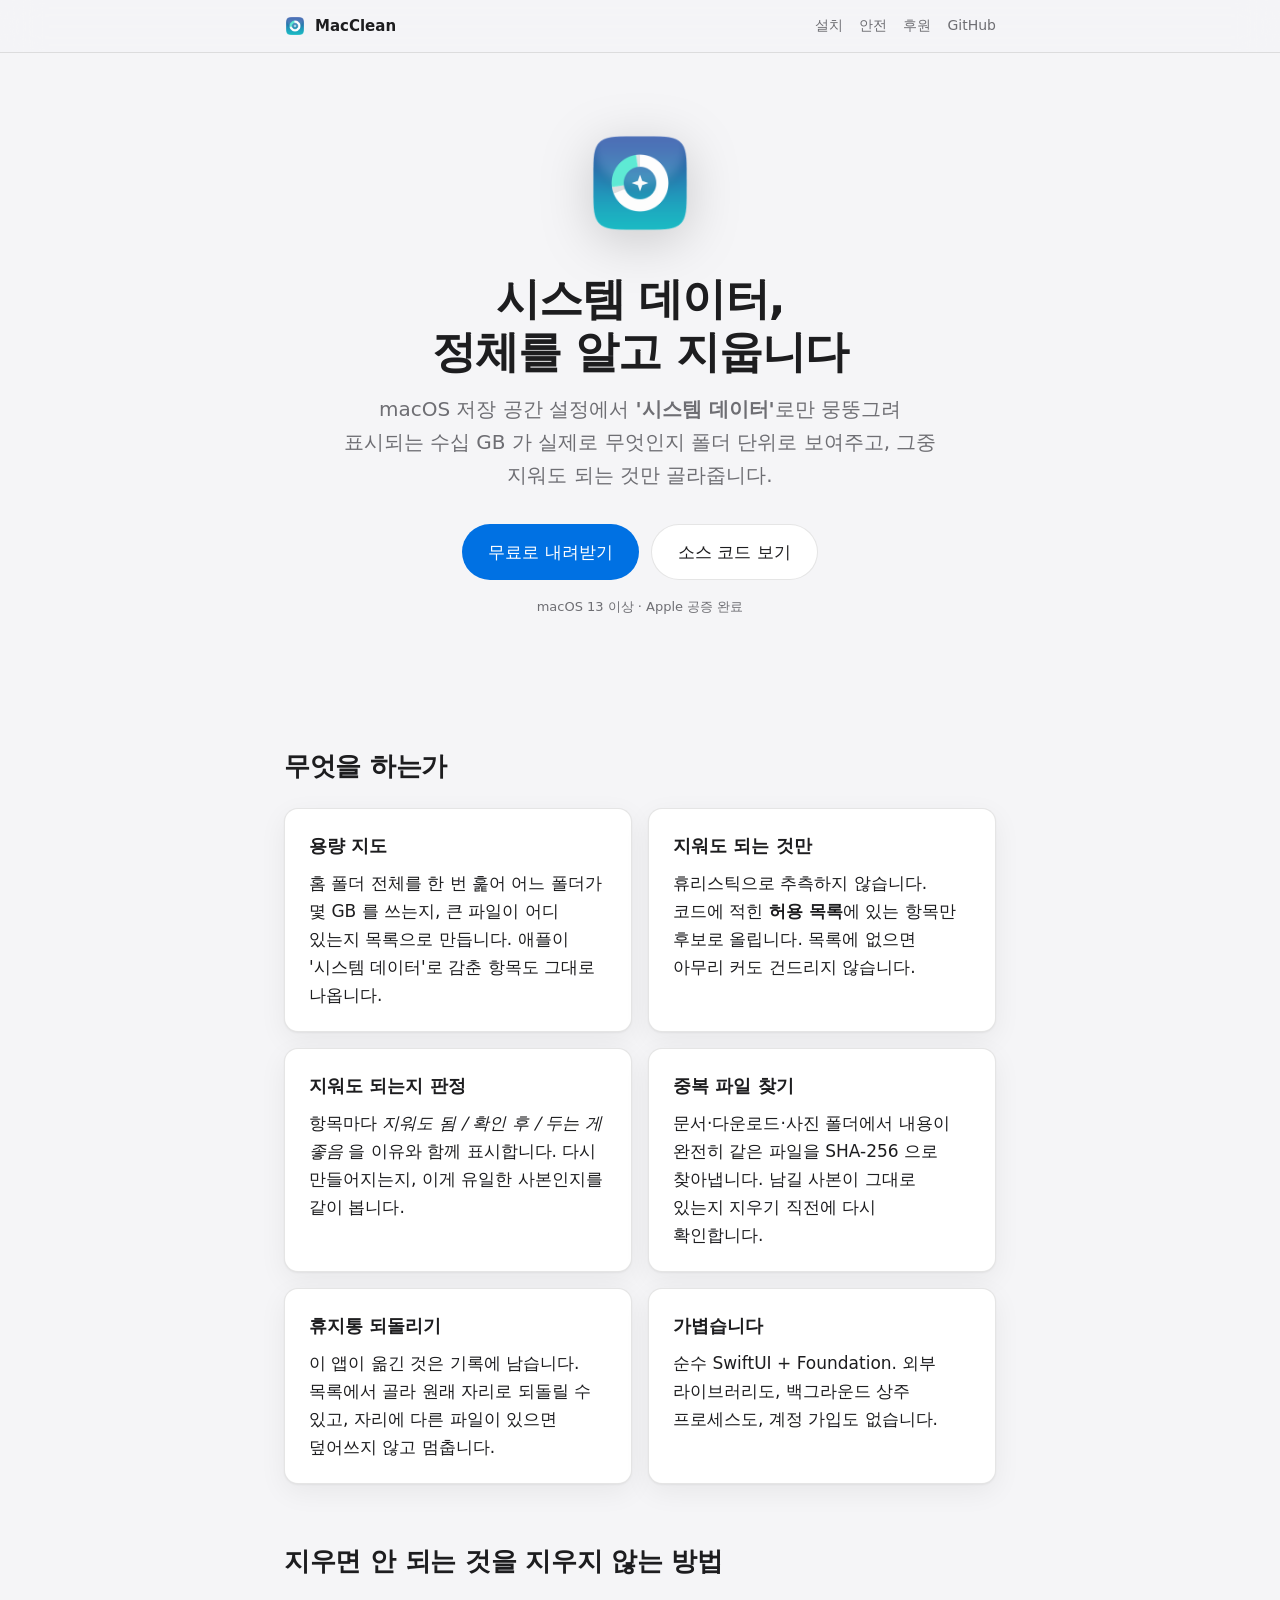
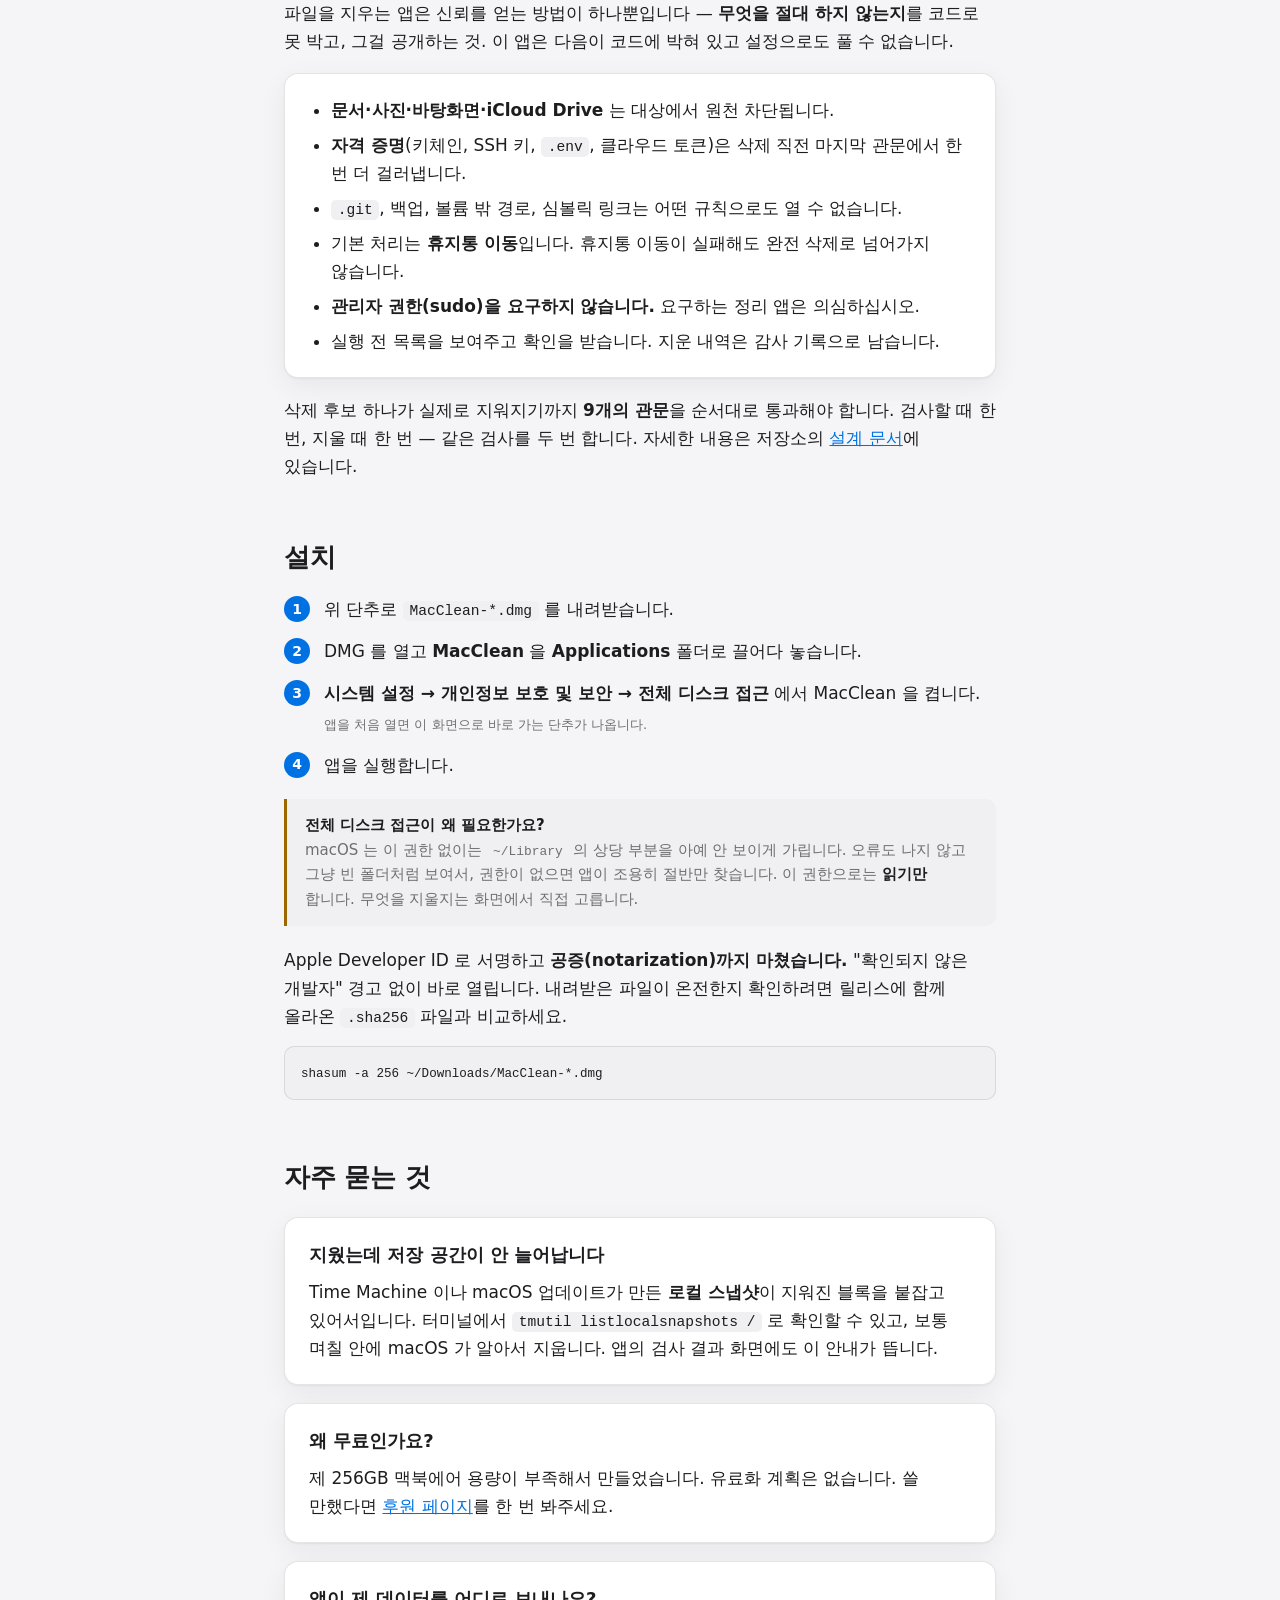
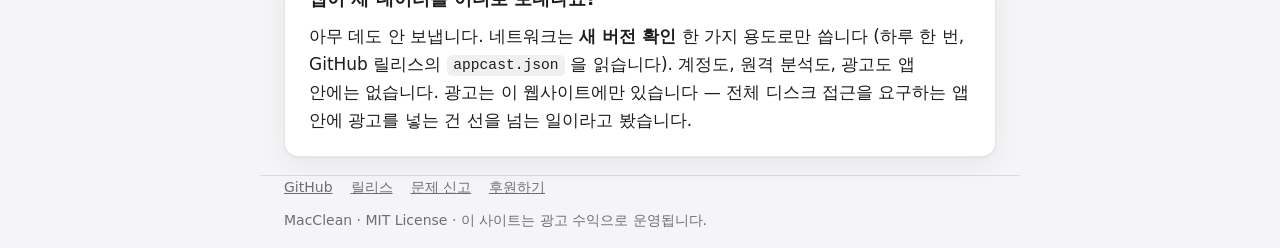
==== docs/index.html @ 069929b9 "웹 배포: 첫 실행 안내, 업데이트 알림, 릴리스 스크립트, 다운로드 페이지 App Store 밖으로 배포하면 세 가지가 없어진다 — 설치 안내, 업데이트 경로, 받으러 올 곳. " ====
<!DOCTYPE html>
<html lang="ko">
<head>
<meta charset="utf-8">
<meta name="viewport" content="width=device-width, initial-scale=1">
<title>MacClean — 맥 저장 공간 정리</title>
<meta name="description" content="macOS 의 '시스템 데이터'가 무엇으로 차 있는지 보여주고, 지워도 되는 것만 골라 정리합니다. 무료·오픈소스·Apple 공증 완료.">
<link rel="icon" href="assets/icon.png">
<link rel="stylesheet" href="assets/site.css">

<meta property="og:type" content="website">
<meta property="og:title" content="MacClean — 맥 저장 공간 정리">
<meta property="og:description" content="'시스템 데이터'가 무엇으로 차 있는지 보여주고, 지워도 되는 것만 골라 정리합니다.">
<meta property="og:image" content="https://agshwanbong-max.github.io/my-mac/assets/icon.png">
<meta property="og:locale" content="ko_KR">
</head>
<body>

<nav class="bar">
  <div class="wrap">
    <a class="brand" href="./"><img src="assets/icon.png" alt="">MacClean</a>
    <a href="#install">설치</a>
    <a href="#safety">안전</a>
    <a href="support.html">후원</a>
    <a href="https://github.com/agshwanbong-max/my-mac">GitHub</a>
  </div>
</nav>

<main class="wrap">

  <section class="hero">
    <img class="icon" src="assets/icon.png" alt="MacClean 아이콘">
    <h1>시스템 데이터,<br>정체를 알고 지웁니다</h1>
    <p class="lead">
      macOS 저장 공간 설정에서 <strong>'시스템 데이터'</strong>로만 뭉뚱그려 표시되는
      수십 GB 가 실제로 무엇인지 폴더 단위로 보여주고, 그중 지워도 되는 것만 골라줍니다.
    </p>

    <div class="btn-row">
      <a class="btn" data-download
         href="https://github.com/agshwanbong-max/my-mac/releases/latest">
        무료로 내려받기
      </a>
      <a class="btn ghost" href="https://github.com/agshwanbong-max/my-mac">소스 코드 보기</a>
    </div>
    <p class="meta" data-release-meta>macOS 13 이상 · Apple 공증 완료</p>
  </section>

  <div class="ad" data-slot="top"></div>

  <h2>무엇을 하는가</h2>

  <div class="grid">
    <div class="card">
      <h3>용량 지도</h3>
      <p>홈 폴더 전체를 한 번 훑어 어느 폴더가 몇 GB 를 쓰는지, 큰 파일이 어디 있는지 목록으로 만듭니다. 애플이 '시스템 데이터'로 감춘 항목도 그대로 나옵니다.</p>
    </div>
    <div class="card">
      <h3>지워도 되는 것만</h3>
      <p>휴리스틱으로 추측하지 않습니다. 코드에 적힌 <strong>허용 목록</strong>에 있는 항목만 후보로 올립니다. 목록에 없으면 아무리 커도 건드리지 않습니다.</p>
    </div>
    <div class="card">
      <h3>지워도 되는지 판정</h3>
      <p>항목마다 <em>지워도 됨 / 확인 후 / 두는 게 좋음</em> 을 이유와 함께 표시합니다. 다시 만들어지는지, 이게 유일한 사본인지를 같이 봅니다.</p>
    </div>
    <div class="card">
      <h3>중복 파일 찾기</h3>
      <p>문서·다운로드·사진 폴더에서 내용이 완전히 같은 파일을 SHA-256 으로 찾아냅니다. 남길 사본이 그대로 있는지 지우기 직전에 다시 확인합니다.</p>
    </div>
    <div class="card">
      <h3>휴지통 되돌리기</h3>
      <p>이 앱이 옮긴 것은 기록에 남습니다. 목록에서 골라 원래 자리로 되돌릴 수 있고, 자리에 다른 파일이 있으면 덮어쓰지 않고 멈춥니다.</p>
    </div>
    <div class="card">
      <h3>가볍습니다</h3>
      <p>순수 SwiftUI + Foundation. 외부 라이브러리도, 백그라운드 상주 프로세스도, 계정 가입도 없습니다.</p>
    </div>
  </div>

  <h2 id="safety">지우면 안 되는 것을 지우지 않는 방법</h2>

  <p>
    파일을 지우는 앱은 신뢰를 얻는 방법이 하나뿐입니다 — <strong>무엇을 절대 하지 않는지</strong>를
    코드로 못 박고, 그걸 공개하는 것. 이 앱은 다음이 코드에 박혀 있고 설정으로도 풀 수 없습니다.
  </p>

  <div class="card">
    <ul>
      <li><strong>문서·사진·바탕화면·iCloud Drive</strong> 는 대상에서 원천 차단됩니다.</li>
      <li><strong>자격 증명</strong>(키체인, SSH 키, <code>.env</code>, 클라우드 토큰)은 삭제 직전 마지막 관문에서 한 번 더 걸러냅니다.</li>
      <li><code>.git</code>, 백업, 볼륨 밖 경로, 심볼릭 링크는 어떤 규칙으로도 열 수 없습니다.</li>
      <li>기본 처리는 <strong>휴지통 이동</strong>입니다. 휴지통 이동이 실패해도 완전 삭제로 넘어가지 않습니다.</li>
      <li><strong>관리자 권한(sudo)을 요구하지 않습니다.</strong> 요구하는 정리 앱은 의심하십시오.</li>
      <li>실행 전 목록을 보여주고 확인을 받습니다. 지운 내역은 감사 기록으로 남습니다.</li>
    </ul>
  </div>

  <p>
    삭제 후보 하나가 실제로 지워지기까지 <strong>9개의 관문</strong>을 순서대로 통과해야 합니다.
    검사할 때 한 번, 지울 때 한 번 — 같은 검사를 두 번 합니다.
    자세한 내용은 저장소의
    <a href="https://github.com/agshwanbong-max/my-mac/blob/main/docs/DESIGN.md">설계 문서</a>에 있습니다.
  </p>

  <h2 id="install">설치</h2>

  <ol class="steps">
    <li>위 단추로 <code>MacClean-*.dmg</code> 를 내려받습니다.</li>
    <li>DMG 를 열고 <strong>MacClean</strong> 을 <strong>Applications</strong> 폴더로 끌어다 놓습니다.</li>
    <li>
      <strong>시스템 설정 → 개인정보 보호 및 보안 → 전체 디스크 접근</strong> 에서
      MacClean 을 켭니다.
      <p class="meta" style="margin-top:6px">
        앱을 처음 열면 이 화면으로 바로 가는 단추가 나옵니다.
      </p>
    </li>
    <li>앱을 실행합니다.</li>
  </ol>

  <div class="note">
    <strong>전체 디스크 접근이 왜 필요한가요?</strong><br>
    macOS 는 이 권한 없이는 <code>~/Library</code> 의 상당 부분을 아예 안 보이게 가립니다.
    오류도 나지 않고 그냥 빈 폴더처럼 보여서, 권한이 없으면 앱이 조용히 절반만 찾습니다.
    이 권한으로는 <strong>읽기만</strong> 합니다. 무엇을 지울지는 화면에서 직접 고릅니다.
  </div>

  <p>
    Apple Developer ID 로 서명하고 <strong>공증(notarization)까지 마쳤습니다.</strong>
    "확인되지 않은 개발자" 경고 없이 바로 열립니다.
    내려받은 파일이 온전한지 확인하려면 릴리스에 함께 올라온
    <code>.sha256</code> 파일과 비교하세요.
  </p>

  <pre><code>shasum -a 256 ~/Downloads/MacClean-*.dmg</code></pre>

  <div class="ad" data-slot="inline"></div>

  <h2>자주 묻는 것</h2>

  <div class="card">
    <h3>지웠는데 저장 공간이 안 늘어납니다</h3>
    <p>
      Time Machine 이나 macOS 업데이트가 만든 <strong>로컬 스냅샷</strong>이 지워진 블록을
      붙잡고 있어서입니다. 터미널에서 <code>tmutil listlocalsnapshots /</code> 로 확인할 수 있고,
      보통 며칠 안에 macOS 가 알아서 지웁니다. 앱의 검사 결과 화면에도 이 안내가 뜹니다.
    </p>
  </div>

  <div class="card">
    <h3>왜 무료인가요?</h3>
    <p>
      제 256GB 맥북에어 용량이 부족해서 만들었습니다. 유료화 계획은 없습니다.
      쓸 만했다면 <a href="support.html">후원 페이지</a>를 한 번 봐주세요.
    </p>
  </div>

  <div class="card">
    <h3>앱이 제 데이터를 어디로 보내나요?</h3>
    <p>
      아무 데도 안 보냅니다. 네트워크는 <strong>새 버전 확인</strong> 한 가지 용도로만 씁니다
      (하루 한 번, GitHub 릴리스의 <code>appcast.json</code> 을 읽습니다).
      계정도, 원격 분석도, 광고도 앱 안에는 없습니다.
      광고는 이 웹사이트에만 있습니다 — 전체 디스크 접근을 요구하는 앱 안에 광고를 넣는 건
      선을 넘는 일이라고 봤습니다.
    </p>
  </div>

</main>

<footer class="wrap">
  <div class="links">
    <a href="https://github.com/agshwanbong-max/my-mac">GitHub</a>
    <a href="https://github.com/agshwanbong-max/my-mac/releases">릴리스</a>
    <a href="https://github.com/agshwanbong-max/my-mac/issues">문제 신고</a>
    <a href="support.html">후원하기</a>
  </div>
  <p>MacClean · MIT License · 이 사이트는 광고 수익으로 운영됩니다.</p>
</footer>

<script type="module" src="assets/release.js"></script>
<script type="module" src="assets/ads.js"></script>
</body>
</html>
---- docs/assets/site.css ----
/* MacClean 배포 페이지 공통 스타일.
   외부 폰트·프레임워크를 쓰지 않는다. 다운로드 페이지가 무거우면
   받으러 온 사람이 기다린다. */

:root {
  color-scheme: light dark;

  --bg: #f5f5f7;
  --surface: #ffffff;
  --surface-2: #f0f0f3;
  --border: rgba(0, 0, 0, 0.1);
  --text: #1d1d1f;
  --text-dim: #6e6e73;
  --tint: #0071e3;
  --tint-text: #ffffff;
  --good: #1a7f37;
  --warn: #9a6700;
  --radius: 14px;
  --shadow: 0 1px 2px rgba(0, 0, 0, 0.05), 0 8px 28px rgba(0, 0, 0, 0.06);
}

@media (prefers-color-scheme: dark) {
  :root {
    --bg: #000000;
    --surface: #1c1c1e;
    --surface-2: #2c2c2e;
    --border: rgba(255, 255, 255, 0.12);
    --text: #f5f5f7;
    --text-dim: #98989d;
    --tint: #0a84ff;
    --good: #3fb950;
    --warn: #d29922;
    --shadow: 0 1px 2px rgba(0, 0, 0, 0.4), 0 8px 28px rgba(0, 0, 0, 0.5);
  }
}

* { box-sizing: border-box; }

html { -webkit-text-size-adjust: 100%; }

body {
  margin: 0;
  background: var(--bg);
  color: var(--text);
  font-family: -apple-system, BlinkMacSystemFont, "SF Pro Text", "Pretendard",
    "Apple SD Gothic Neo", "Noto Sans KR", system-ui, sans-serif;
  font-size: 17px;
  line-height: 1.65;
  word-break: keep-all;
  overflow-wrap: anywhere;
}

.wrap {
  max-width: 760px;
  margin: 0 auto;
  padding: 0 24px;
}

/* ── 상단 막대 ─────────────────────────────────────────── */

.bar {
  position: sticky;
  top: 0;
  z-index: 10;
  background: color-mix(in srgb, var(--bg) 82%, transparent);
  backdrop-filter: saturate(180%) blur(20px);
  -webkit-backdrop-filter: saturate(180%) blur(20px);
  border-bottom: 1px solid var(--border);
}

.bar .wrap {
  display: flex;
  align-items: center;
  gap: 16px;
  height: 52px;
}

.bar a {
  color: var(--text-dim);
  text-decoration: none;
  font-size: 14px;
}

.bar a:hover { color: var(--text); }

.bar .brand {
  color: var(--text);
  font-weight: 600;
  font-size: 15px;
  margin-right: auto;
  display: flex;
  align-items: center;
  gap: 9px;
}

.bar .brand img { width: 22px; height: 22px; border-radius: 5px; }

/* ── 머리말 ────────────────────────────────────────────── */

.hero {
  text-align: center;
  padding: 72px 0 56px;
}

.hero img.icon {
  width: 116px;
  height: 116px;
  margin-bottom: 24px;
  filter: drop-shadow(0 10px 26px rgba(0, 0, 0, 0.18));
}

h1 {
  font-size: 44px;
  line-height: 1.2;
  letter-spacing: -0.02em;
  margin: 0 0 14px;
  font-weight: 700;
}

.hero p.lead {
  font-size: 20px;
  color: var(--text-dim);
  margin: 0 auto 32px;
  max-width: 30em;
}

h2 {
  font-size: 26px;
  letter-spacing: -0.01em;
  margin: 56px 0 16px;
  font-weight: 650;
}

h3 {
  font-size: 18px;
  margin: 28px 0 8px;
  font-weight: 620;
}

p { margin: 0 0 16px; }

a { color: var(--tint); }

/* ── 단추 ──────────────────────────────────────────────── */

.btn {
  display: inline-flex;
  align-items: center;
  justify-content: center;
  gap: 8px;
  padding: 13px 26px;
  border-radius: 980px;
  background: var(--tint);
  color: var(--tint-text);
  font-size: 17px;
  font-weight: 550;
  text-decoration: none;
  border: none;
  cursor: pointer;
  transition: transform 0.12s ease, filter 0.12s ease;
  font-family: inherit;
}

.btn:hover { filter: brightness(1.08); }
.btn:active { transform: scale(0.97); }

.btn.ghost {
  background: var(--surface);
  color: var(--text);
  border: 1px solid var(--border);
}

.btn-row {
  display: flex;
  gap: 12px;
  justify-content: center;
  flex-wrap: wrap;
}

.meta {
  margin-top: 16px;
  font-size: 13px;
  color: var(--text-dim);
}

/* ── 카드 ──────────────────────────────────────────────── */

.card {
  background: var(--surface);
  border: 1px solid var(--border);
  border-radius: var(--radius);
  padding: 22px 24px;
  box-shadow: var(--shadow);
  margin: 18px 0;
}

.card h3 { margin-top: 0; }
.card :last-child { margin-bottom: 0; }

.grid {
  display: grid;
  grid-template-columns: repeat(auto-fit, minmax(230px, 1fr));
  gap: 16px;
  margin: 20px 0;
}

.grid .card { margin: 0; }

.note {
  border-left: 3px solid var(--warn);
  background: var(--surface-2);
  border-radius: 0 10px 10px 0;
  padding: 14px 18px;
  font-size: 15px;
  color: var(--text-dim);
  margin: 20px 0;
}

.note strong { color: var(--text); }

ol, ul { padding-left: 1.3em; margin: 0 0 16px; }
li { margin-bottom: 7px; }

code, pre {
  font-family: ui-monospace, SFMono-Regular, "SF Mono", Menlo, monospace;
  font-size: 0.86em;
}

code {
  background: var(--surface-2);
  padding: 0.15em 0.45em;
  border-radius: 5px;
}

pre {
  background: var(--surface-2);
  border: 1px solid var(--border);
  border-radius: 10px;
  padding: 14px 16px;
  overflow-x: auto;
}

pre code { background: none; padding: 0; }

.steps { counter-reset: step; list-style: none; padding: 0; }

.steps li {
  counter-increment: step;
  position: relative;
  padding-left: 40px;
  margin-bottom: 14px;
}

.steps li::before {
  content: counter(step);
  position: absolute;
  left: 0;
  top: 1px;
  width: 26px;
  height: 26px;
  border-radius: 50%;
  background: var(--tint);
  color: var(--tint-text);
  font-size: 14px;
  font-weight: 600;
  display: grid;
  place-items: center;
}

/* ── 광고 ──────────────────────────────────────────────── */

/* 광고를 켜기 전에는 자리 자체가 없어야 한다.
   빈 회색 상자가 남아 있으면 페이지가 고장 난 것처럼 보인다. */
.ad { display: none; margin: 32px 0; }
.ad.on { display: block; }

.ad-label {
  font-size: 11px;
  letter-spacing: 0.06em;
  color: var(--text-dim);
  text-transform: uppercase;
  margin-bottom: 6px;
}

/* ── 꼬리말 ────────────────────────────────────────────── */

footer {
  margin-top: 72px;
  padding: 28px 0 48px;
  border-top: 1px solid var(--border);
  font-size: 14px;
  color: var(--text-dim);
}

footer a { color: var(--text-dim); }

footer .links {
  display: flex;
  gap: 18px;
  flex-wrap: wrap;
  margin-bottom: 10px;
}

@media (max-width: 540px) {
  body { font-size: 16px; }
  h1 { font-size: 34px; }
  .hero { padding: 48px 0 40px; }
  .hero p.lead { font-size: 18px; }
}
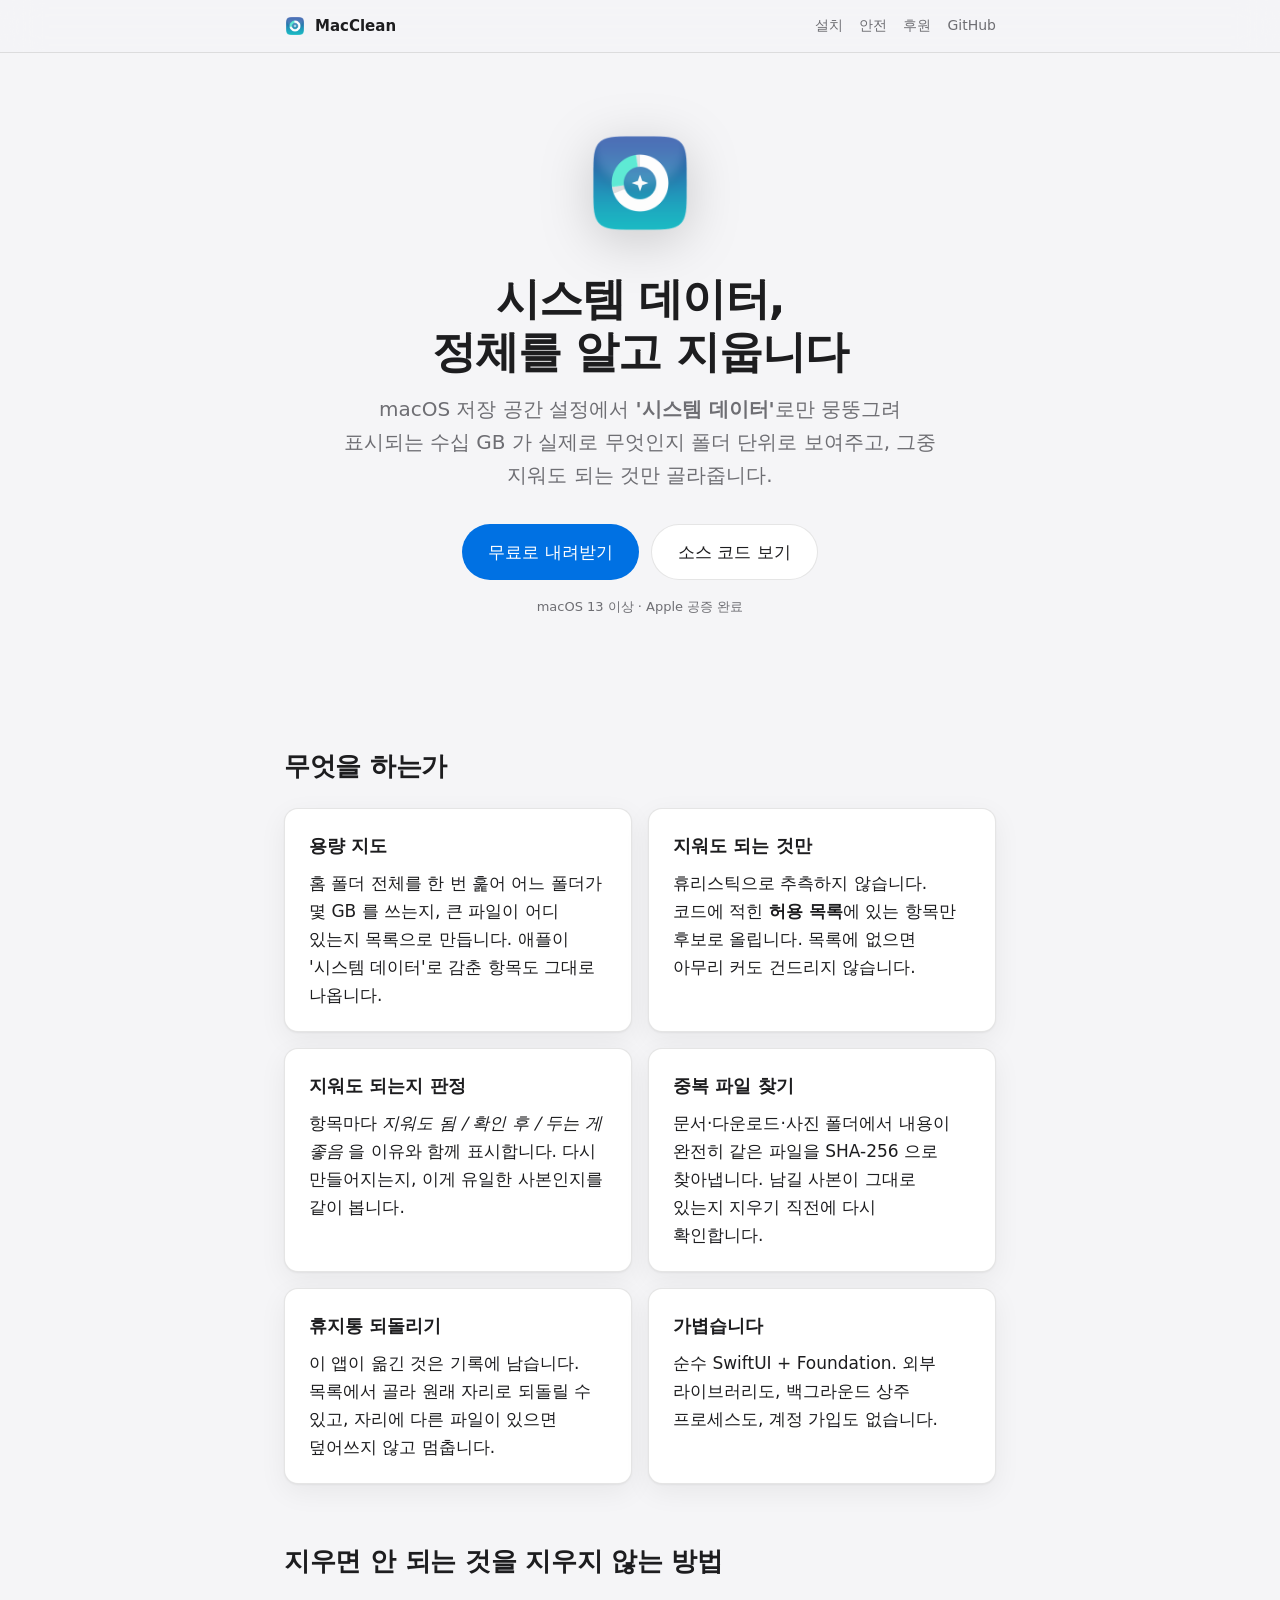
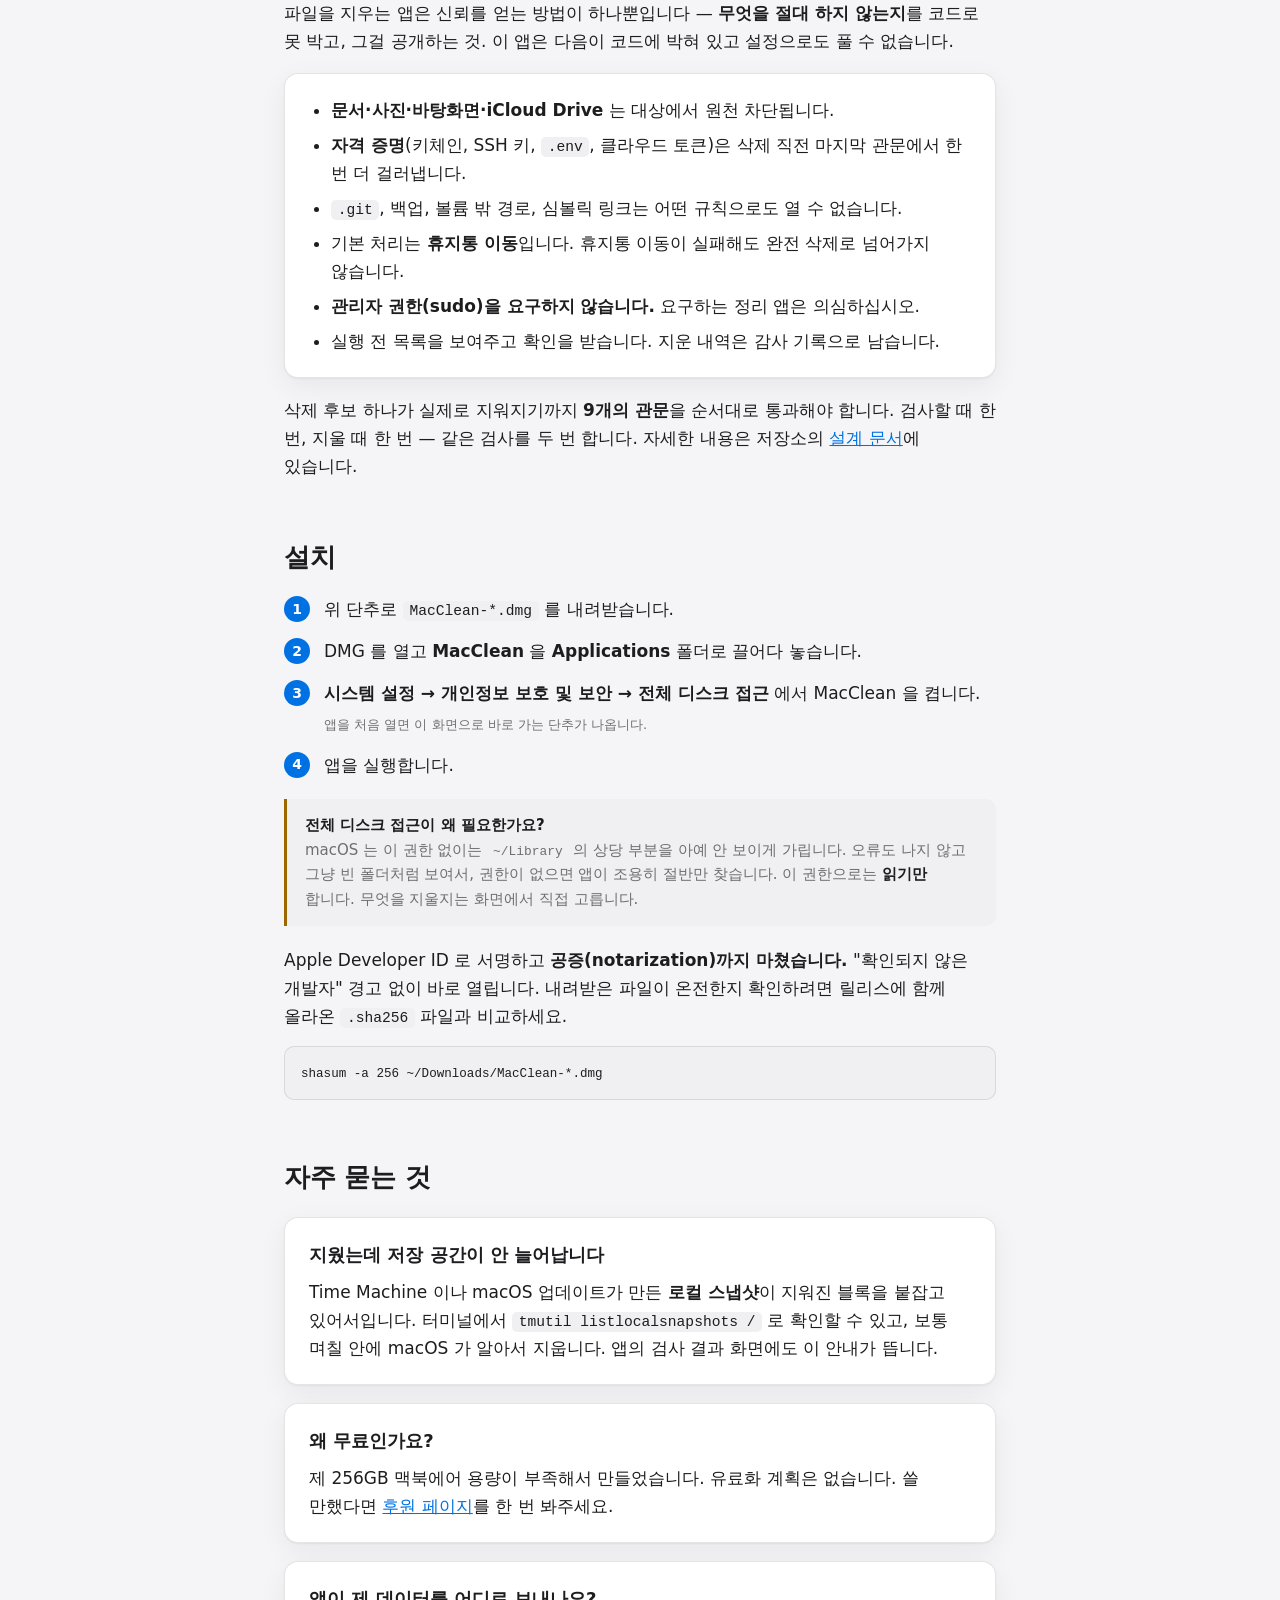
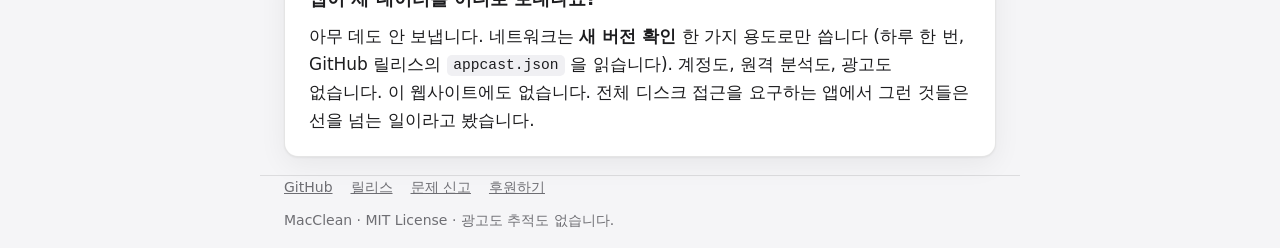
==== commit 8532bda5: "광고 제거 — 후원은 GitHub Sponsors 하나로 애드센스는 접었다. `github.io` 하위 경로로는 `ads.txt` 를 루트에 못 올려 승인 자체가 어렵고, 승인을 " ====
--- a/docs/index.html
+++ b/docs/index.html
@@ -45,8 +45,6 @@
     </div>
     <p class="meta" data-release-meta>macOS 13 이상 · Apple 공증 완료</p>
   </section>
-
-  <div class="ad" data-slot="top"></div>
 
   <h2>무엇을 하는가</h2>
 
@@ -133,8 +131,6 @@
 
   <pre><code>shasum -a 256 ~/Downloads/MacClean-*.dmg</code></pre>
 
-  <div class="ad" data-slot="inline"></div>
-
   <h2>자주 묻는 것</h2>
 
   <div class="card">
@@ -159,9 +155,8 @@
     <p>
       아무 데도 안 보냅니다. 네트워크는 <strong>새 버전 확인</strong> 한 가지 용도로만 씁니다
       (하루 한 번, GitHub 릴리스의 <code>appcast.json</code> 을 읽습니다).
-      계정도, 원격 분석도, 광고도 앱 안에는 없습니다.
-      광고는 이 웹사이트에만 있습니다 — 전체 디스크 접근을 요구하는 앱 안에 광고를 넣는 건
-      선을 넘는 일이라고 봤습니다.
+      계정도, 원격 분석도, 광고도 없습니다. 이 웹사이트에도 없습니다.
+      전체 디스크 접근을 요구하는 앱에서 그런 것들은 선을 넘는 일이라고 봤습니다.
     </p>
   </div>
 
@@ -174,10 +169,9 @@
     <a href="https://github.com/agshwanbong-max/my-mac/issues">문제 신고</a>
     <a href="support.html">후원하기</a>
   </div>
-  <p>MacClean · MIT License · 이 사이트는 광고 수익으로 운영됩니다.</p>
+  <p>MacClean · MIT License · 광고도 추적도 없습니다.</p>
 </footer>
 
 <script type="module" src="assets/release.js"></script>
-<script type="module" src="assets/ads.js"></script>
 </body>
 </html>
--- a/docs/assets/site.css
+++ b/docs/assets/site.css
@@ -267,21 +267,6 @@
   place-items: center;
 }
 
-/* ── 광고 ──────────────────────────────────────────────── */
-
-/* 광고를 켜기 전에는 자리 자체가 없어야 한다.
-   빈 회색 상자가 남아 있으면 페이지가 고장 난 것처럼 보인다. */
-.ad { display: none; margin: 32px 0; }
-.ad.on { display: block; }
-
-.ad-label {
-  font-size: 11px;
-  letter-spacing: 0.06em;
-  color: var(--text-dim);
-  text-transform: uppercase;
-  margin-bottom: 6px;
-}
-
 /* ── 꼬리말 ────────────────────────────────────────────── */
 
 footer {
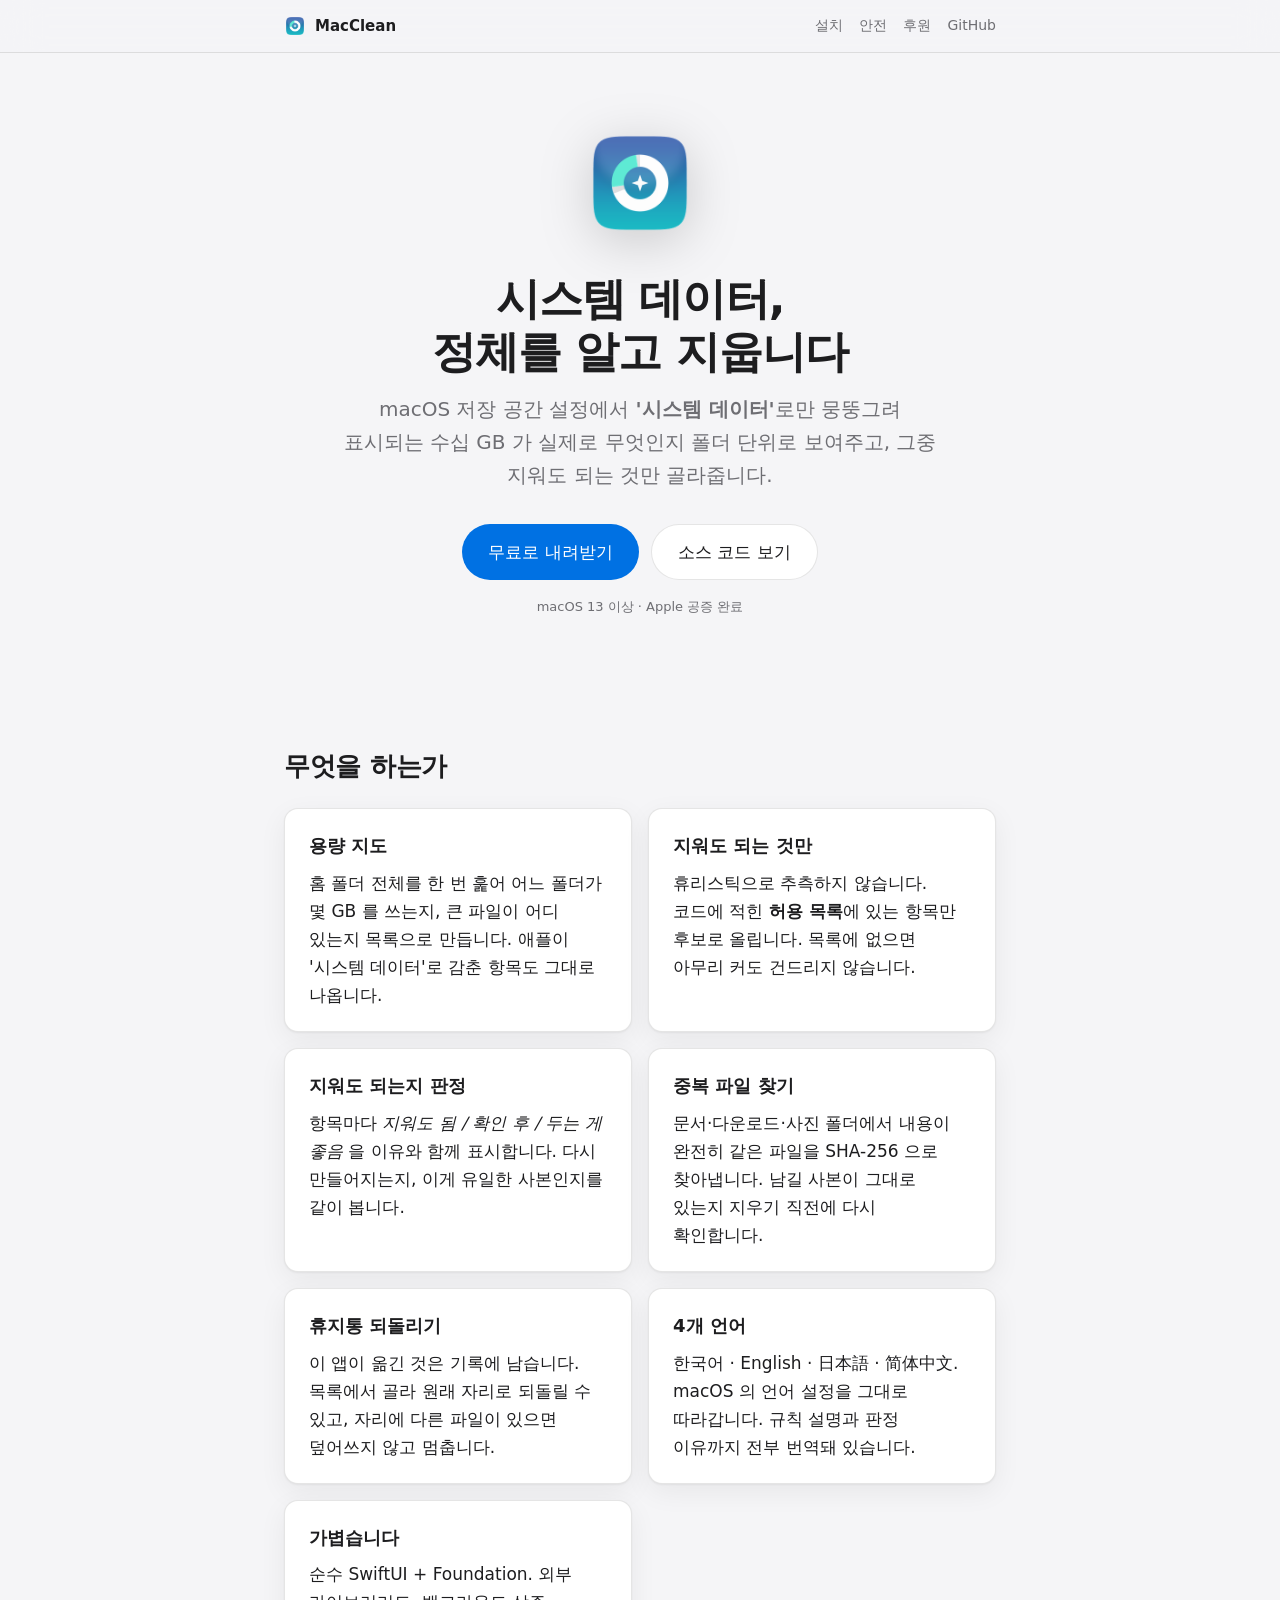
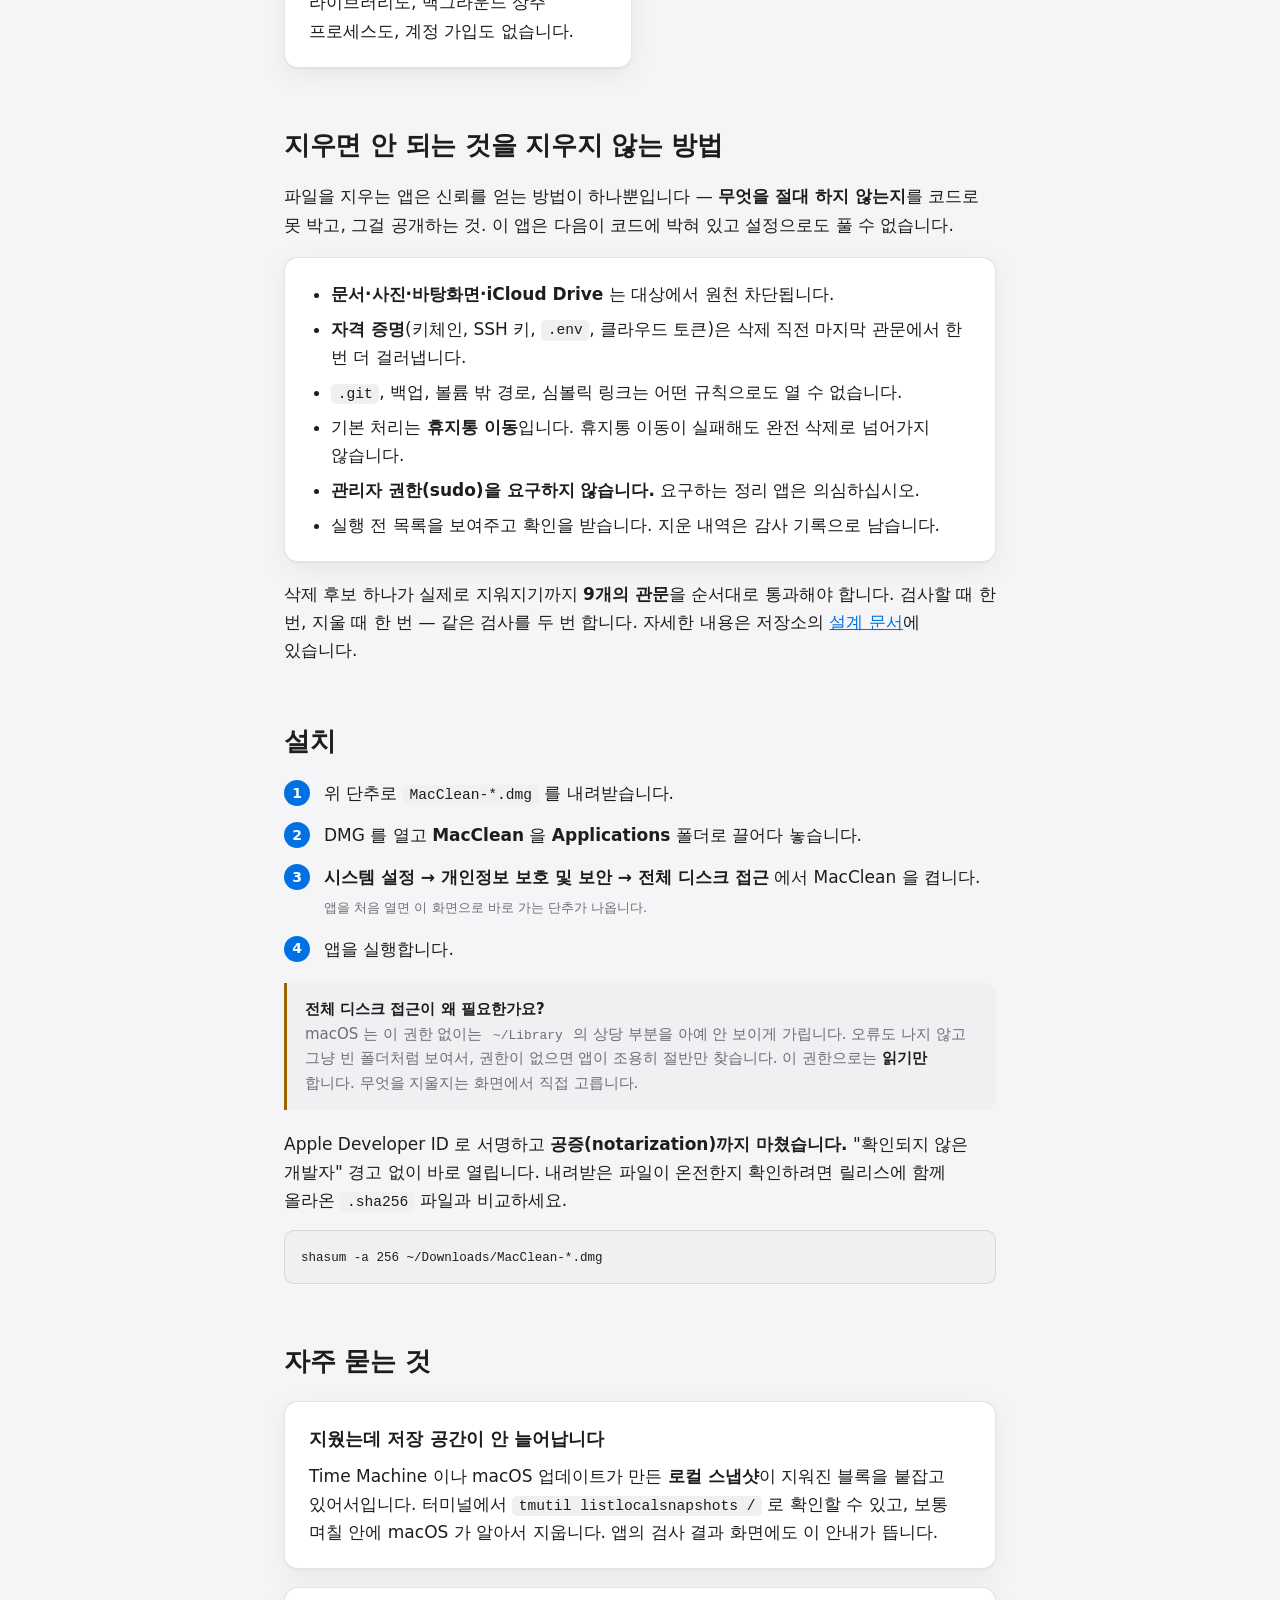
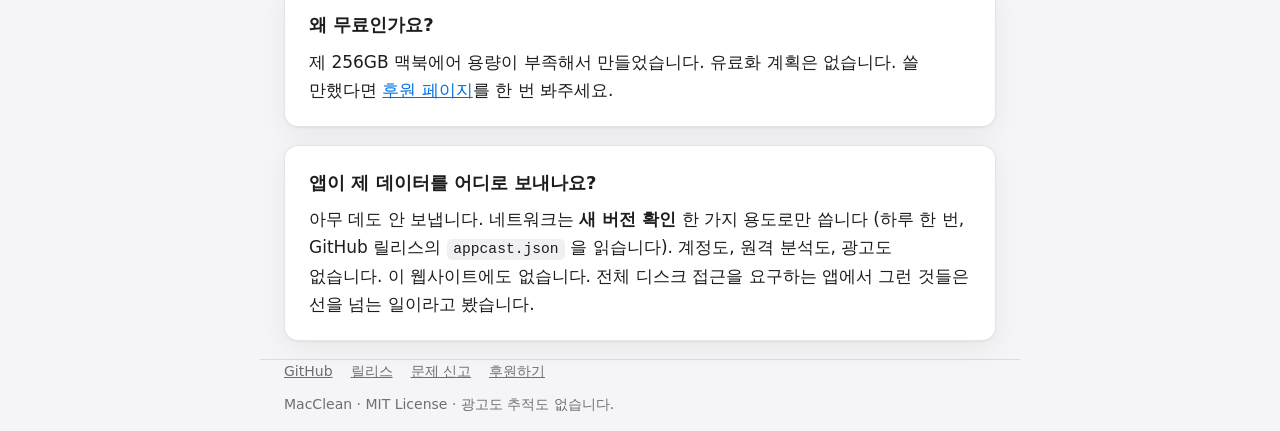
==== commit a33fe867: "README · 다운로드 페이지에 언어 지원 반영 언어를 추가하는 절차를 적었다. `CFBundleLocalizations` 를 빠뜨리면 번역 파일이 있어도 macOS 가 그 언어" ====
--- a/docs/index.html
+++ b/docs/index.html
@@ -68,6 +68,10 @@
     <div class="card">
       <h3>휴지통 되돌리기</h3>
       <p>이 앱이 옮긴 것은 기록에 남습니다. 목록에서 골라 원래 자리로 되돌릴 수 있고, 자리에 다른 파일이 있으면 덮어쓰지 않고 멈춥니다.</p>
+    </div>
+    <div class="card">
+      <h3>4개 언어</h3>
+      <p>한국어 · English · 日本語 · 简体中文. macOS 의 언어 설정을 그대로 따라갑니다. 규칙 설명과 판정 이유까지 전부 번역돼 있습니다.</p>
     </div>
     <div class="card">
       <h3>가볍습니다</h3>
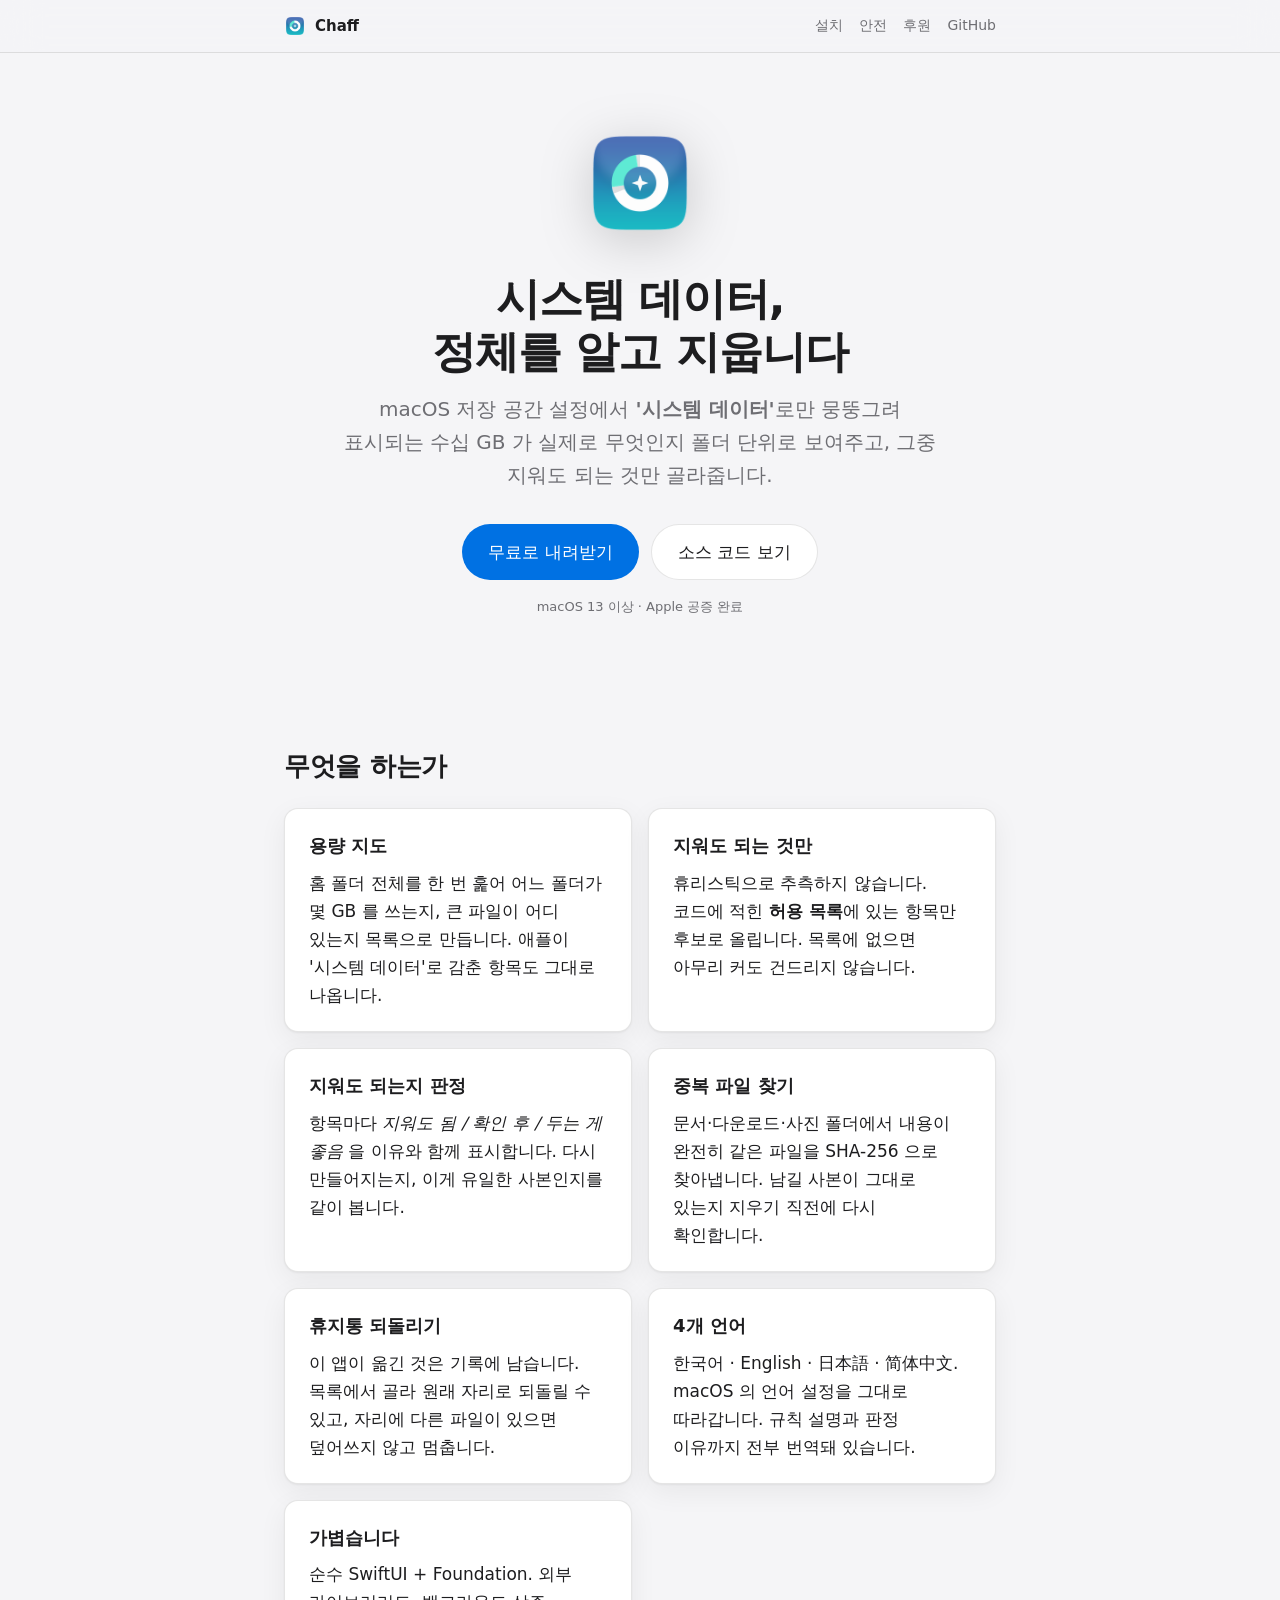
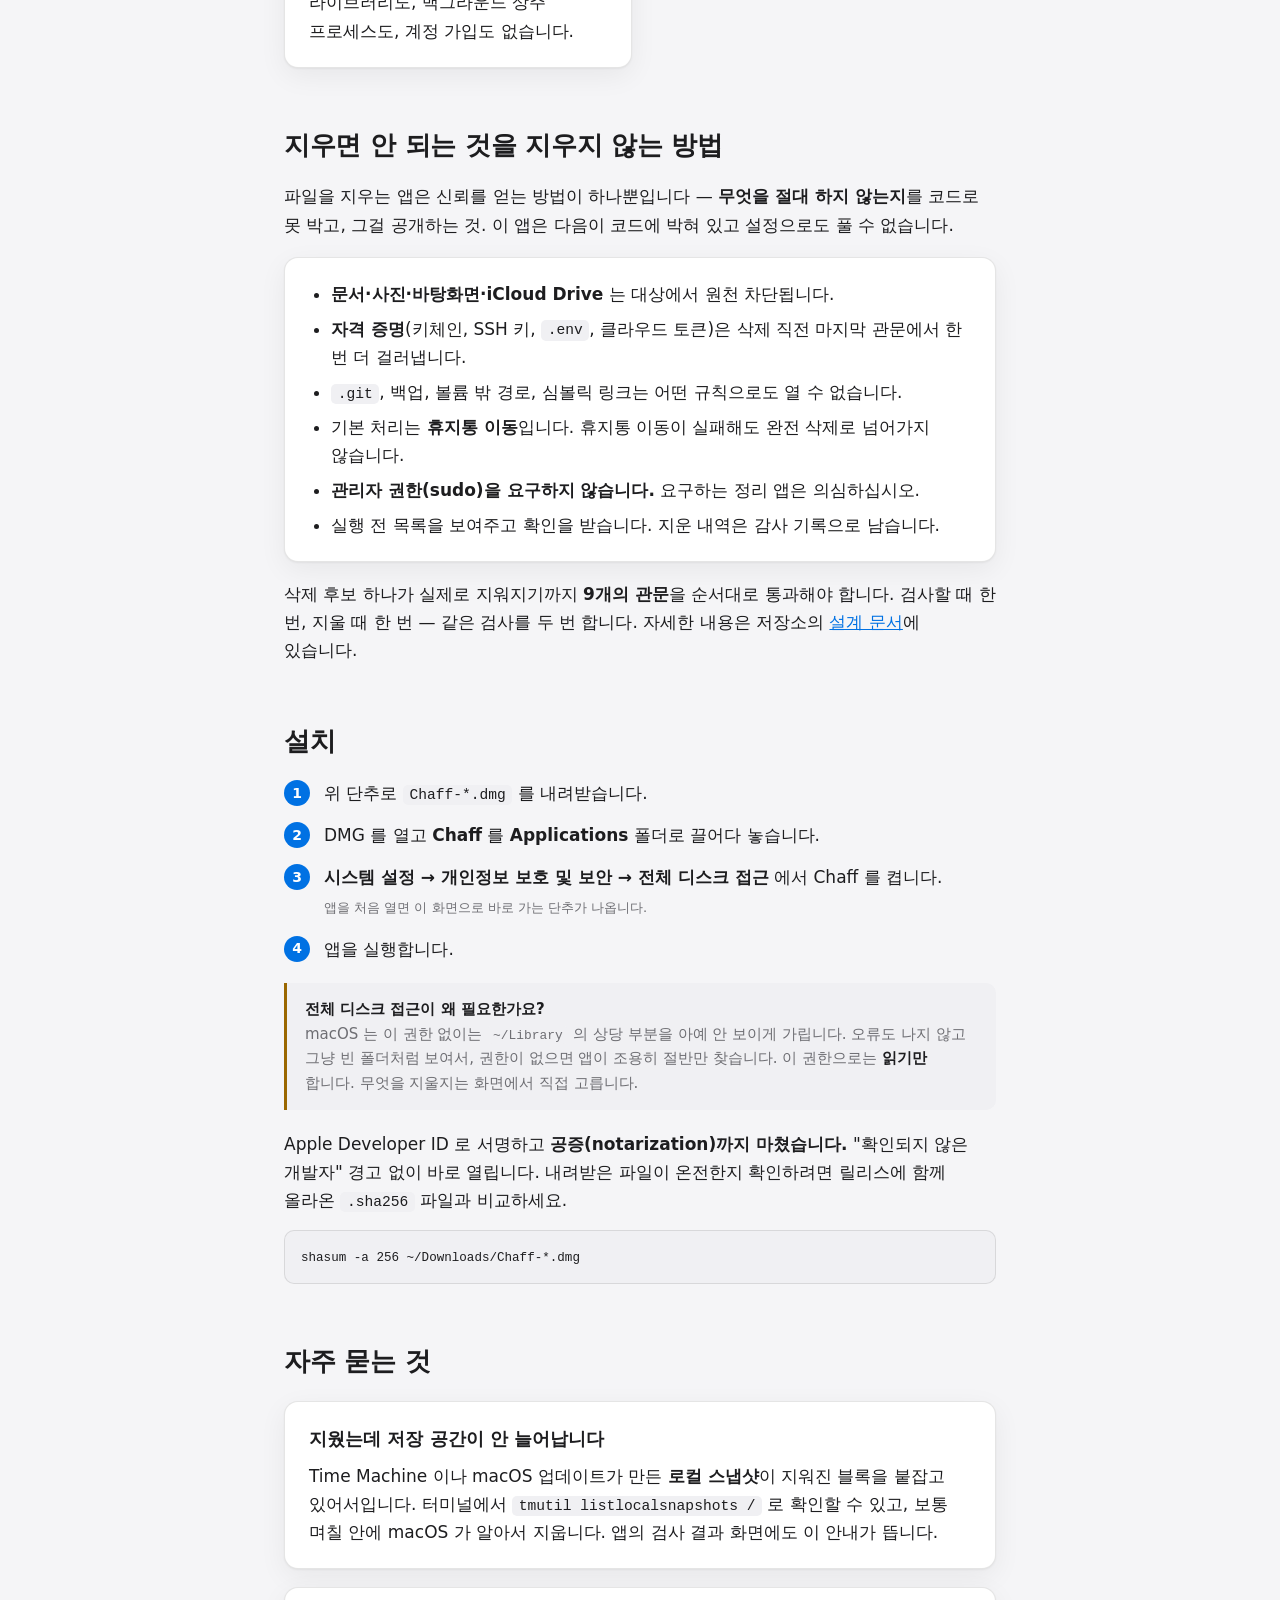
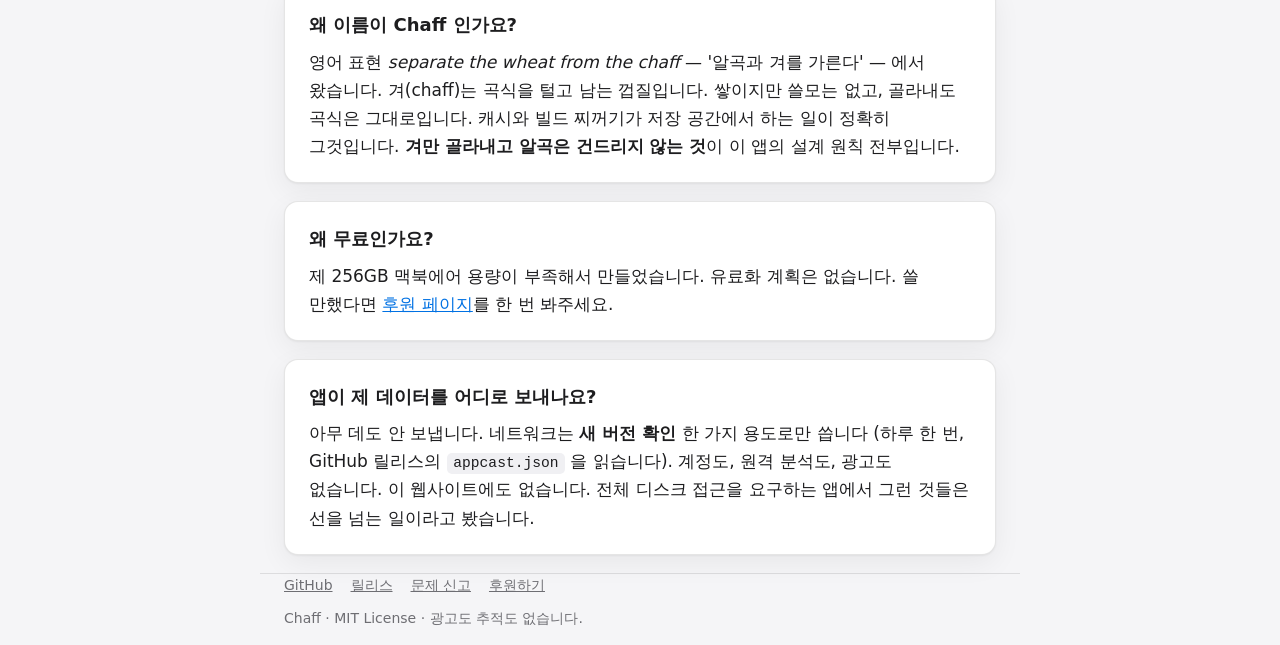
==== commit 171df095: "이름을 Chaff 로 바꾼다 — MacClean 은 이미 상용 앱이 쓰고 있다 alternativeto 에 올리려다 이름이 이미 있다는 걸 알았다. iMobie 의 MacClean" ====
--- a/docs/index.html
+++ b/docs/index.html
@@ -3,13 +3,13 @@
 <head>
 <meta charset="utf-8">
 <meta name="viewport" content="width=device-width, initial-scale=1">
-<title>MacClean — 맥 저장 공간 정리</title>
+<title>Chaff — 맥 저장 공간 정리</title>
 <meta name="description" content="macOS 의 '시스템 데이터'가 무엇으로 차 있는지 보여주고, 지워도 되는 것만 골라 정리합니다. 무료·오픈소스·Apple 공증 완료.">
 <link rel="icon" href="assets/icon.png">
 <link rel="stylesheet" href="assets/site.css">
 
 <meta property="og:type" content="website">
-<meta property="og:title" content="MacClean — 맥 저장 공간 정리">
+<meta property="og:title" content="Chaff — 맥 저장 공간 정리">
 <meta property="og:description" content="'시스템 데이터'가 무엇으로 차 있는지 보여주고, 지워도 되는 것만 골라 정리합니다.">
 <meta property="og:image" content="https://agshwanbong-max.github.io/my-mac/assets/icon.png">
 <meta property="og:locale" content="ko_KR">
@@ -18,7 +18,7 @@
 
 <nav class="bar">
   <div class="wrap">
-    <a class="brand" href="./"><img src="assets/icon.png" alt="">MacClean</a>
+    <a class="brand" href="./"><img src="assets/icon.png" alt="">Chaff</a>
     <a href="#install">설치</a>
     <a href="#safety">안전</a>
     <a href="support.html">후원</a>
@@ -29,7 +29,7 @@
 <main class="wrap">
 
   <section class="hero">
-    <img class="icon" src="assets/icon.png" alt="MacClean 아이콘">
+    <img class="icon" src="assets/icon.png" alt="Chaff 아이콘">
     <h1>시스템 데이터,<br>정체를 알고 지웁니다</h1>
     <p class="lead">
       macOS 저장 공간 설정에서 <strong>'시스템 데이터'</strong>로만 뭉뚱그려 표시되는
@@ -107,11 +107,11 @@
   <h2 id="install">설치</h2>
 
   <ol class="steps">
-    <li>위 단추로 <code>MacClean-*.dmg</code> 를 내려받습니다.</li>
-    <li>DMG 를 열고 <strong>MacClean</strong> 을 <strong>Applications</strong> 폴더로 끌어다 놓습니다.</li>
+    <li>위 단추로 <code>Chaff-*.dmg</code> 를 내려받습니다.</li>
+    <li>DMG 를 열고 <strong>Chaff</strong> 를 <strong>Applications</strong> 폴더로 끌어다 놓습니다.</li>
     <li>
       <strong>시스템 설정 → 개인정보 보호 및 보안 → 전체 디스크 접근</strong> 에서
-      MacClean 을 켭니다.
+      Chaff 를 켭니다.
       <p class="meta" style="margin-top:6px">
         앱을 처음 열면 이 화면으로 바로 가는 단추가 나옵니다.
       </p>
@@ -133,7 +133,7 @@
     <code>.sha256</code> 파일과 비교하세요.
   </p>
 
-  <pre><code>shasum -a 256 ~/Downloads/MacClean-*.dmg</code></pre>
+  <pre><code>shasum -a 256 ~/Downloads/Chaff-*.dmg</code></pre>
 
   <h2>자주 묻는 것</h2>
 
@@ -143,6 +143,16 @@
       Time Machine 이나 macOS 업데이트가 만든 <strong>로컬 스냅샷</strong>이 지워진 블록을
       붙잡고 있어서입니다. 터미널에서 <code>tmutil listlocalsnapshots /</code> 로 확인할 수 있고,
       보통 며칠 안에 macOS 가 알아서 지웁니다. 앱의 검사 결과 화면에도 이 안내가 뜹니다.
+    </p>
+  </div>
+
+  <div class="card">
+    <h3>왜 이름이 Chaff 인가요?</h3>
+    <p>
+      영어 표현 <em>separate the wheat from the chaff</em> — '알곡과 겨를 가른다' — 에서 왔습니다.
+      겨(chaff)는 곡식을 털고 남는 껍질입니다. 쌓이지만 쓸모는 없고, 골라내도 곡식은 그대로입니다.
+      캐시와 빌드 찌꺼기가 저장 공간에서 하는 일이 정확히 그것입니다.
+      <strong>겨만 골라내고 알곡은 건드리지 않는 것</strong>이 이 앱의 설계 원칙 전부입니다.
     </p>
   </div>
 
@@ -173,7 +183,7 @@
     <a href="https://github.com/agshwanbong-max/my-mac/issues">문제 신고</a>
     <a href="support.html">후원하기</a>
   </div>
-  <p>MacClean · MIT License · 광고도 추적도 없습니다.</p>
+  <p>Chaff · MIT License · 광고도 추적도 없습니다.</p>
 </footer>
 
 <script type="module" src="assets/release.js"></script>
--- a/docs/assets/site.css
+++ b/docs/assets/site.css
@@ -1,4 +1,4 @@
-/* MacClean 배포 페이지 공통 스타일.
+/* Chaff 배포 페이지 공통 스타일.
    외부 폰트·프레임워크를 쓰지 않는다. 다운로드 페이지가 무거우면
    받으러 온 사람이 기다린다. */
 
